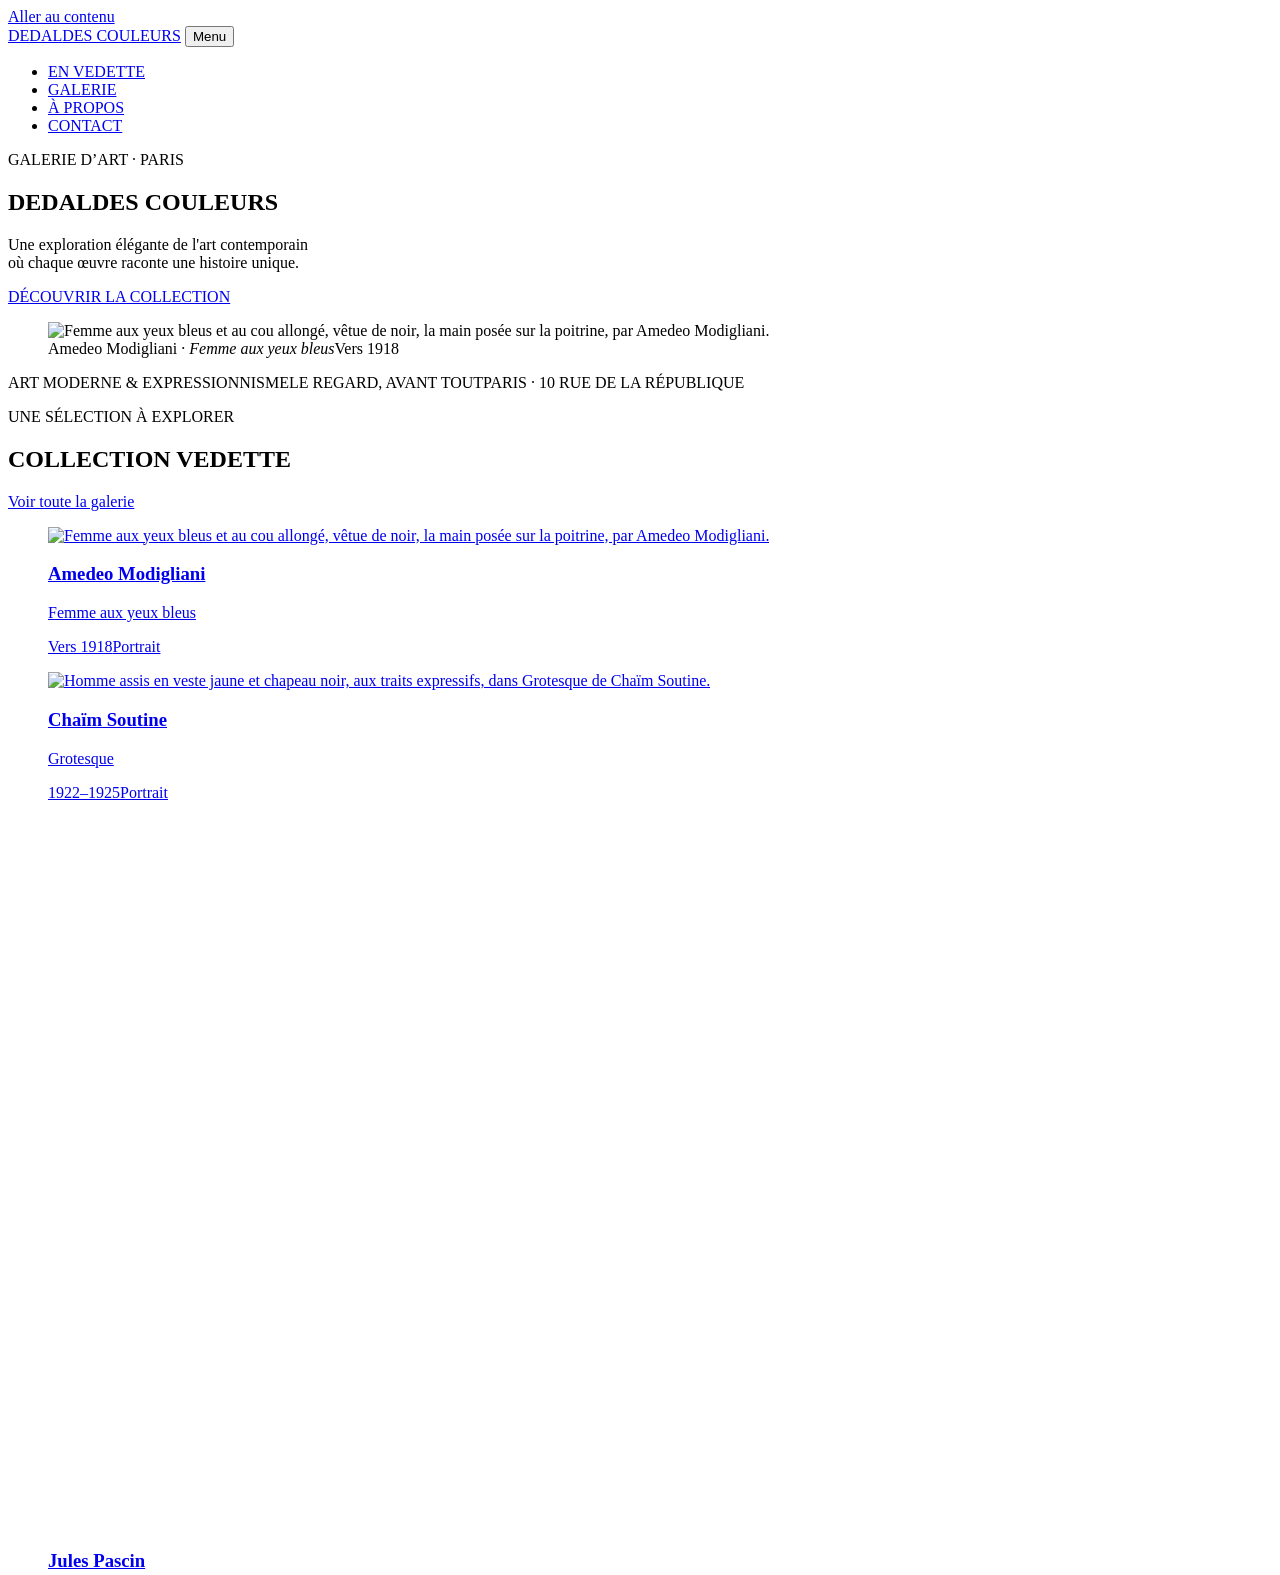
==== index.html @ cc13fc75 "add main website pages" ====
<!doctype html>
<html lang="fr">
<head>
  <meta charset="utf-8">
  <meta name="viewport" content="width=device-width, initial-scale=1">
  <meta http-equiv="Content-Security-Policy" content="connect-src 'none'; object-src 'none'; base-uri 'self'; form-action 'none'">
  <title>DEDAL DES COULEURS | Galerie d'art à Paris</title>
  <meta name="description" content="Découvrez DEDAL DES COULEURS, galerie d'art à Paris. Art moderne et expressionniste, sélection d’œuvres et passion de Paul Dechewsky.">
  <meta name="theme-color" content="#0b0c0e">
  <meta property="og:type" content="website">
  <meta property="og:locale" content="fr_FR">
  <meta property="og:site_name" content="DEDAL DES COULEURS">
  <meta property="og:title" content="DEDAL DES COULEURS | Galerie d'art à Paris">
  <meta property="og:description" content="Découvrez DEDAL DES COULEURS, galerie d'art à Paris. Art moderne et expressionniste, sélection d’œuvres et passion de Paul Dechewsky.">
  <meta property="og:url" content="https://dedal-des-couleurs.earthy-plume-6174.chatgpt.site/">
  <link rel="icon" type="image/svg+xml" href="data:image/svg+xml,%3Csvg%20xmlns='http://www.w3.org/2000/svg'%20viewBox='0%200%2032%2032'%3E%3Crect%20width='32'%20height='32'%20fill='%230b0c0e'/%3E%3Cpath%20d='M9%206h7c14%200%2014%2020%200%2020H9V6zm5%204v12h2c8%200%208-12%200-12z'%20fill='%23809fff'/%3E%3C/svg%3E">
  <link rel="stylesheet" href="css/style.css">
  <script src="js/script.js" defer></script>
</head>
<body>
  <a class="skip-link" href="#contenu">Aller au contenu</a>
  <header class="site-header">
    <a class="brand" href="index.html" aria-label="DEDAL DES COULEURS, accueil">DEDAL<span>DES COULEURS</span></a>
    <button class="menu-toggle" type="button" aria-expanded="false" aria-controls="navigation-principale"><span class="menu-icon" aria-hidden="true"></span>Menu</button>
    <nav id="navigation-principale" aria-label="Navigation principale"><ul class="nav-list"><li><a href="index.html" aria-current="page">EN VEDETTE</a></li><li><a href="galerie.html">GALERIE</a></li><li><a href="a-propos.html">À PROPOS</a></li><li><a href="contact.html">CONTACT</a></li></ul></nav>
  </header>
  <main id="contenu" tabindex="-1">
    <section class="hero container" aria-labelledby="hero-title">
      <div class="hero-copy"><p class="eyebrow">GALERIE D’ART · PARIS</p><h1 id="hero-title">DEDAL<span>DES COULEURS</span></h1><p class="hero-description">Une exploration élégante de l'art contemporain<br>où chaque œuvre raconte une histoire unique.</p><a class="button" href="galerie.html">DÉCOUVRIR LA COLLECTION</a></div>
      <figure class="hero-art"><picture><source type="image/avif" srcset="images/hero-gallery-320.avif 320w, images/hero-gallery-480.avif 480w, images/hero-gallery-640.avif 640w, images/hero-gallery-768.avif 768w, images/hero-gallery-960.avif 960w, images/hero-gallery-1047.avif 1047w" sizes="(max-width: 520px) min(15.705rem, calc(100vw - 5.125rem)), (max-width: 760px) 19.63125rem, clamp(14.39625rem, 24.86625vw, 24.86625rem)"><img src="images/hero-gallery.webp" alt="Femme aux yeux bleus et au cou allongé, vêtue de noir, la main posée sur la poitrine, par Amedeo Modigliani." width="1047" height="1600" fetchpriority="high" decoding="async" srcset="images/hero-gallery-320.webp 320w, images/hero-gallery-480.webp 480w, images/hero-gallery-640.webp 640w, images/hero-gallery-768.webp 768w, images/hero-gallery-960.webp 960w, images/hero-gallery.webp 1047w" sizes="(max-width: 520px) min(15.705rem, calc(100vw - 5.125rem)), (max-width: 760px) 19.63125rem, clamp(14.39625rem, 24.86625vw, 24.86625rem)"></picture><figcaption><span>Amedeo Modigliani · <i>Femme aux yeux bleus</i></span><span>Vers 1918</span></figcaption></figure>
    </section>
    <div class="container intro-strip"><span>ART MODERNE &amp; EXPRESSIONNISME</span><span>LE REGARD, AVANT TOUT</span><span>PARIS · 10 RUE DE LA RÉPUBLIQUE</span></div>
    <section class="container section" aria-labelledby="featured-title">
      <div class="section-heading"><div><p class="eyebrow">UNE SÉLECTION À EXPLORER</p><h2 id="featured-title" class="blue">COLLECTION VEDETTE</h2></div><a href="galerie.html">Voir toute la galerie</a></div>
      <div class="art-grid"><article class="art-card">
          <a class="art-link" href="galerie.html#oeuvre-1">
            <figure><div class="art-image"><picture><source type="image/avif" srcset="images/modigliani-femme-aux-yeux-bleus-320.avif 320w, images/modigliani-femme-aux-yeux-bleus-480.avif 480w, images/modigliani-femme-aux-yeux-bleus-589.avif 589w" sizes="(max-width: 520px) min(16.36111rem, calc(100vw - clamp(2.5rem, 9.6vw, 10rem) - 2.6rem)), (max-width: 1050px) min(17.01556rem, calc((100vw - clamp(2.5rem, 9.6vw, 10rem) - 2rem) / 2 - 2.6rem)), min(17.01556rem, calc((min(100vw, 100rem) - clamp(2.5rem, 9.6vw, 10rem) - 4rem) / 3 - 2.6rem))"><img src="images/modigliani-femme-aux-yeux-bleus.webp" alt="Femme aux yeux bleus et au cou allongé, vêtue de noir, la main posée sur la poitrine, par Amedeo Modigliani." width="589" height="900" loading="lazy" decoding="async" srcset="images/modigliani-femme-aux-yeux-bleus-320.webp 320w, images/modigliani-femme-aux-yeux-bleus-480.webp 480w, images/modigliani-femme-aux-yeux-bleus.webp 589w" sizes="(max-width: 520px) min(16.36111rem, calc(100vw - clamp(2.5rem, 9.6vw, 10rem) - 2.6rem)), (max-width: 1050px) min(17.01556rem, calc((100vw - clamp(2.5rem, 9.6vw, 10rem) - 2rem) / 2 - 2.6rem)), min(17.01556rem, calc((min(100vw, 100rem) - clamp(2.5rem, 9.6vw, 10rem) - 4rem) / 3 - 2.6rem))"></picture></div>
              <figcaption><h3>Amedeo Modigliani</h3><p class="art-title">Femme aux yeux bleus</p><div class="art-meta"><span>Vers 1918</span><span>Portrait</span></div></figcaption>
            </figure>
          </a>
        </article>
<article class="art-card">
          <a class="art-link" href="galerie.html#oeuvre-3">
            <figure><div class="art-image"><picture><source type="image/avif" srcset="images/soutine-grotesque-309.avif 309w" sizes="(max-width: 520px) min(12.875rem, calc(100vw - clamp(2.5rem, 9.6vw, 10rem) - 2.6rem)), (max-width: 1050px) min(13.39rem, calc((100vw - clamp(2.5rem, 9.6vw, 10rem) - 2rem) / 2 - 2.6rem)), min(13.39rem, calc((min(100vw, 100rem) - clamp(2.5rem, 9.6vw, 10rem) - 4rem) / 3 - 2.6rem))"><img src="images/soutine-grotesque.webp" alt="Homme assis en veste jaune et chapeau noir, aux traits expressifs, dans Grotesque de Chaïm Soutine." width="309" height="600" loading="lazy" decoding="async" srcset="images/soutine-grotesque.webp 309w" sizes="(max-width: 520px) min(12.875rem, calc(100vw - clamp(2.5rem, 9.6vw, 10rem) - 2.6rem)), (max-width: 1050px) min(13.39rem, calc((100vw - clamp(2.5rem, 9.6vw, 10rem) - 2rem) / 2 - 2.6rem)), min(13.39rem, calc((min(100vw, 100rem) - clamp(2.5rem, 9.6vw, 10rem) - 4rem) / 3 - 2.6rem))"></picture></div>
              <figcaption><h3>Chaïm Soutine</h3><p class="art-title">Grotesque</p><div class="art-meta"><span>1922–1925</span><span>Portrait</span></div></figcaption>
            </figure>
          </a>
        </article>
<article class="art-card">
          <a class="art-link" href="galerie.html#oeuvre-5">
            <figure><div class="art-image"><picture><source type="image/avif" srcset="images/pascin-havana-320.avif 320w, images/pascin-havana-480.avif 480w, images/pascin-havana-640.avif 640w, images/pascin-havana-900.avif 900w" sizes="(max-width: 520px) min(31.69014rem, calc(100vw - clamp(2.5rem, 9.6vw, 10rem) - 2.6rem)), (max-width: 1050px) min(32.95775rem, calc((100vw - clamp(2.5rem, 9.6vw, 10rem) - 2rem) / 2 - 2.6rem)), min(32.95775rem, calc((min(100vw, 100rem) - clamp(2.5rem, 9.6vw, 10rem) - 4rem) / 3 - 2.6rem))"><img src="images/pascin-havana.webp" alt="Scène de marché à La Havane avec un âne et des personnages, aquarelle de Jules Pascin." width="900" height="710" loading="lazy" decoding="async" srcset="images/pascin-havana-320.webp 320w, images/pascin-havana-480.webp 480w, images/pascin-havana-640.webp 640w, images/pascin-havana.webp 900w" sizes="(max-width: 520px) min(31.69014rem, calc(100vw - clamp(2.5rem, 9.6vw, 10rem) - 2.6rem)), (max-width: 1050px) min(32.95775rem, calc((100vw - clamp(2.5rem, 9.6vw, 10rem) - 2rem) / 2 - 2.6rem)), min(32.95775rem, calc((min(100vw, 100rem) - clamp(2.5rem, 9.6vw, 10rem) - 4rem) / 3 - 2.6rem))"></picture></div>
              <figcaption><h3>Jules Pascin</h3><p class="art-title">Havana</p><div class="art-meta"><span>Vers 1915–1920</span><span>Dessin & aquarelle</span></div></figcaption>
            </figure>
          </a>
        </article></div>
      <p class="collection-note">Sélection iconographique issue de collections publiques, présentée pour découvrir les artistes. Ces œuvres ne sont pas proposées à la vente par la galerie.</p>
    </section>
    <section class="container section editorial" aria-labelledby="home-story">
      <div><p class="eyebrow">LA GALERIE</p><h2 id="home-story">L’art, une histoire de regard.</h2></div>
      <div class="body-copy"><p>Depuis plus de 30 ans, <strong>Paul Dechewsky</strong> évolue dans le monde artistique. Avec DEDAL DES COULEURS, il partage sa passion pour les œuvres et pour celles et ceux qui leur donnent vie.</p><p>La galerie fait une place à l’art moderne et aux expressions singulières de Soutine, Modigliani, Kikoïne, Pascin, Chagall et Picasso.</p><a class="text-link" href="a-propos.html">Découvrir notre approche</a></div>
    </section>
    <section class="section invitation" aria-labelledby="home-visit"><div class="container invitation-inner"><div><p class="eyebrow">RENCONTRONS-NOUS</p><h2 id="home-visit">Prolongez la découverte.</h2><p>Une question sur une œuvre, un projet d’exposition ou l’envie de visiter la galerie ? Échangeons autour de l’art.</p></div><a class="button button-outline" href="contact.html">CONTACTER LA GALERIE</a></div></section>
  </main>
  <footer class="site-footer">
    <div class="container">
      <div class="footer-top">
        <a class="footer-brand" href="index.html">DEDAL<span>DES COULEURS</span></a>
        <address class="footer-contact">10 Rue de la République<br>75000 Paris<br><a href="mailto:dedal@gmail.com">dedal@gmail.com</a><br><a href="tel:+33163458556">01.63.45.85.56</a></address>
        <nav class="footer-nav" aria-label="Navigation de pied de page"><ul><li><a href="index.html">EN VEDETTE</a></li><li><a href="galerie.html">GALERIE</a></li><li><a href="a-propos.html">À PROPOS</a></li><li><a href="contact.html">CONTACT</a></li></ul></nav>
      </div>
      <div class="footer-bottom"><p>© 2026 DEDAL DES COULEURS · Projet universitaire</p><div class="footer-legal"><a href="contact.html#mentions-legales">Mentions légales</a><a href="contact.html#confidentialite">Confidentialité</a></div></div>
    </div>
  </footer>
</body>
</html>
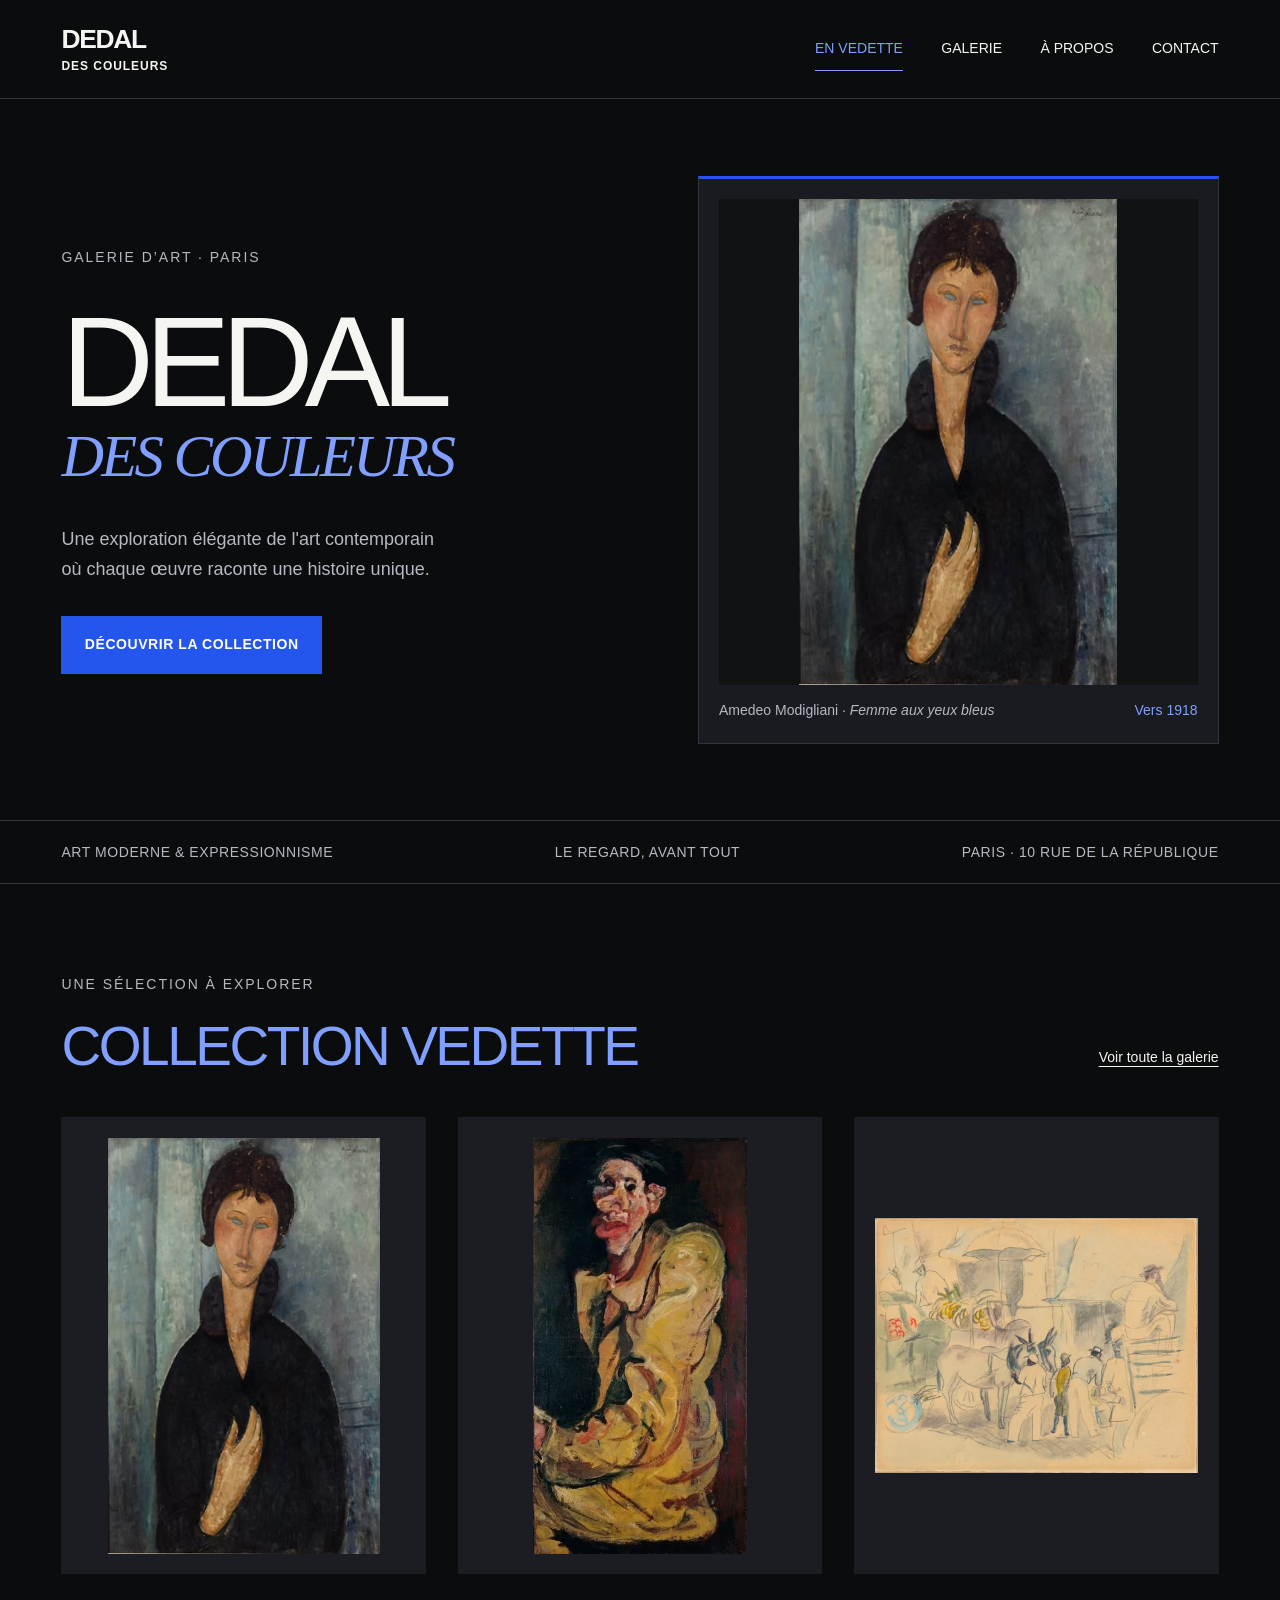
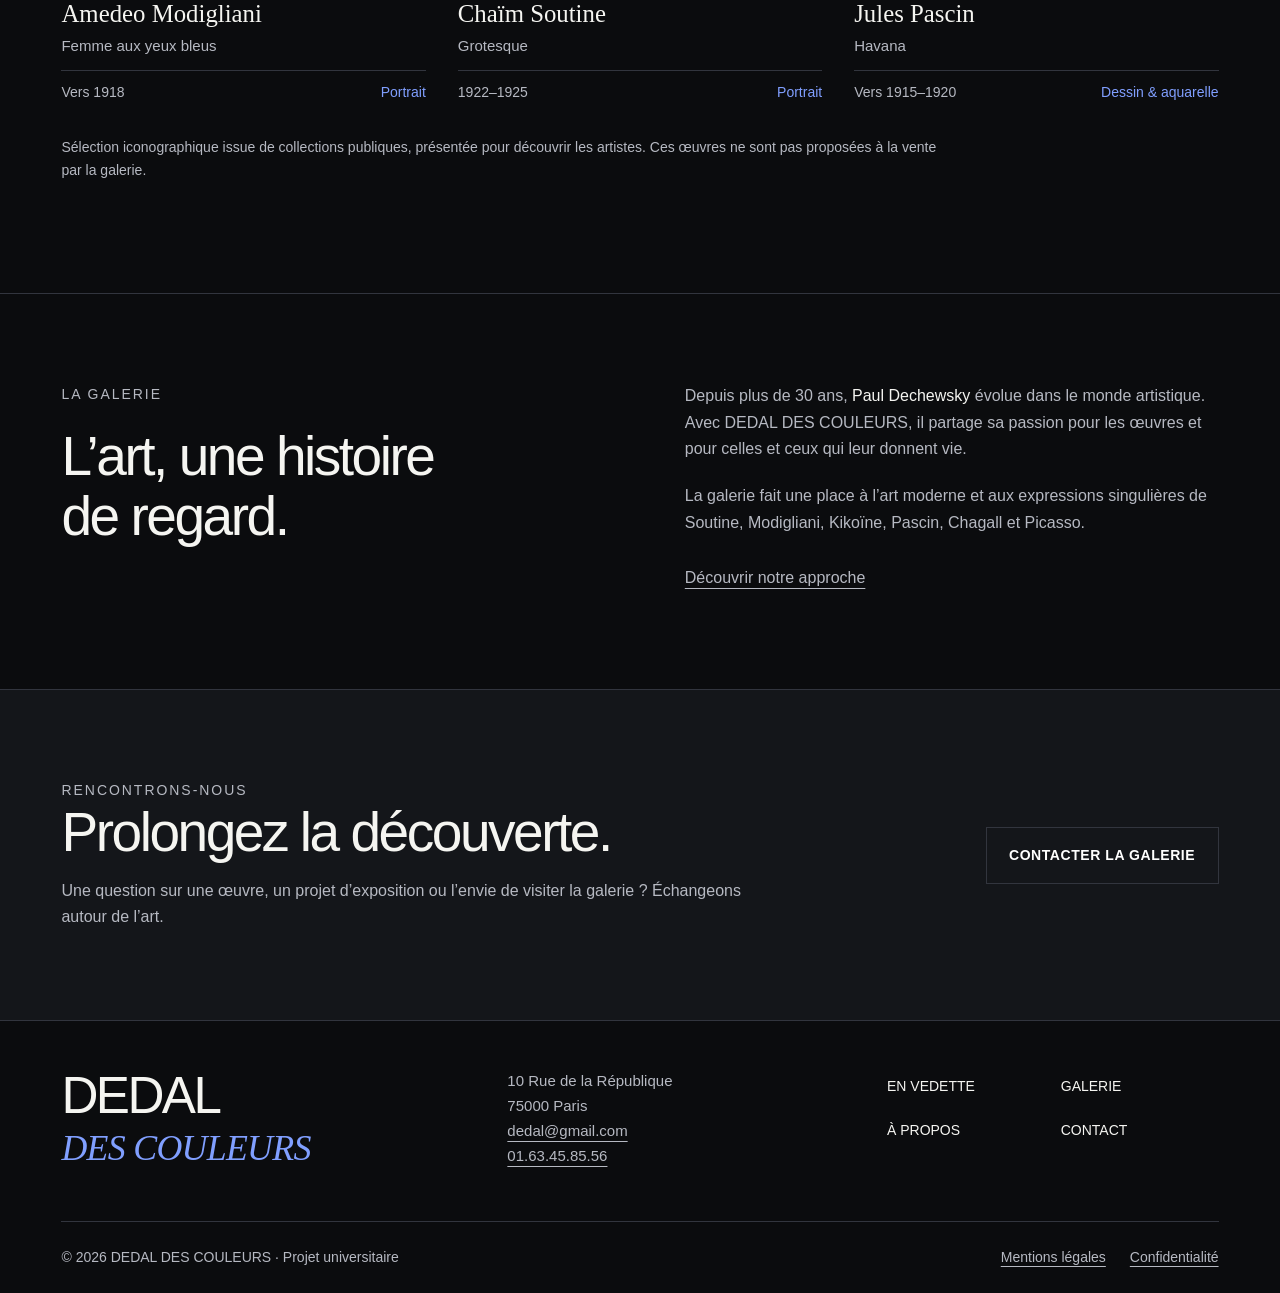
==== commit fddea1ff: "Update index.html" ====
--- a/index.html
+++ b/index.html
@@ -12,7 +12,7 @@
   <meta property="og:site_name" content="DEDAL DES COULEURS">
   <meta property="og:title" content="DEDAL DES COULEURS | Galerie d'art à Paris">
   <meta property="og:description" content="Découvrez DEDAL DES COULEURS, galerie d'art à Paris. Art moderne et expressionniste, sélection d’œuvres et passion de Paul Dechewsky.">
-  <meta property="og:url" content="https://dedal-des-couleurs.earthy-plume-6174.chatgpt.site/">
+  <meta property="og:url" content="https://cdibetris-cpu.github.io/dedal-des-coulers/">
   <link rel="icon" type="image/svg+xml" href="data:image/svg+xml,%3Csvg%20xmlns='http://www.w3.org/2000/svg'%20viewBox='0%200%2032%2032'%3E%3Crect%20width='32'%20height='32'%20fill='%230b0c0e'/%3E%3Cpath%20d='M9%206h7c14%200%2014%2020%200%2020H9V6zm5%204v12h2c8%200%208-12%200-12z'%20fill='%23809fff'/%3E%3C/svg%3E">
   <link rel="stylesheet" href="css/style.css">
   <script src="js/script.js" defer></script>
--- a/css/style.css
+++ b/css/style.css
@@ -0,0 +1,195 @@
+﻿/* Le bleu clair sert au texte ; le bleu soutenu aux boutons. */
+:root {
+  color-scheme: dark;
+  --bg: #0b0c0e;
+  --surface: #14161a;
+  --text: #f5f5f1;
+  --muted: #b6b9c2;
+  --blue: #809fff;
+  --button: #2456ed;
+  --line: #32353e;
+  --gutter: clamp(1.25rem, 4.8vw, 5rem);
+}
+* { box-sizing: border-box; }
+html { scroll-behavior: smooth; }
+body { margin: 0; background: var(--bg); color: var(--text); font: 1rem/1.65 Arial, Helvetica, sans-serif; }
+img { display: block; max-width: 100%; height: auto; }
+button, input { font: inherit; }
+button { cursor: pointer; }
+a { color: inherit; text-decoration-thickness: 1px; text-underline-offset: .3em; }
+a:hover { color: var(--blue); }
+:focus-visible { outline: 3px solid var(--blue); outline-offset: 5px; }
+[hidden] { display: none !important; }
+p { margin: 0 0 1.3rem; }
+h1, h2, h3 { margin-top: 0; }
+h2 { font-size: clamp(2rem, 4.3vw, 4.5rem); font-weight: 500; line-height: 1.08; letter-spacing: -.045em; }
+h3 { font-size: 1.25rem; font-weight: 500; line-height: 1.35; }
+.container { width: min(100%, 1600px); margin-inline: auto; padding-inline: var(--gutter); }
+.section { padding-block: clamp(3.5rem, 7vw, 7rem); }
+.section + .section { border-top: 1px solid var(--line); }
+.skip-link { position: absolute; z-index: 20; top: 1rem; left: 1rem; background: white; color: black; padding: .75rem 1rem; transform: translateY(-180%); }
+.skip-link:focus { transform: translateY(0); }
+.site-header { display: flex; align-items: center; justify-content: space-between; gap: 2rem; padding: 1.6rem var(--gutter); border-bottom: 1px solid var(--line); }
+.brand { font-weight: 700; font-size: 1.65rem; line-height: 1.05; letter-spacing: -.05em; text-decoration: none; flex-shrink: 0; }
+.brand span { display: block; font-size: .75rem; letter-spacing: .08em; margin-top: .4rem; }
+.nav-list { display: flex; list-style: none; gap: clamp(1rem, 3vw, 3rem); padding: 0; margin: 0; }
+.nav-list a { display: inline-block; font-size: .875rem; text-decoration: none; padding-block: .6rem; border-bottom: 1px solid transparent; }
+.nav-list a:hover, .nav-list a[aria-current] { color: var(--blue); border-color: var(--blue); }
+.menu-toggle { display: none; align-items: center; gap: .75rem; padding: .65rem .85rem; min-height: 44px; background: transparent; color: var(--text); border: 1px solid var(--line); }
+.menu-icon { width: 18px; height: 12px; border-top: 1px solid currentColor; border-bottom: 1px solid currentColor; position: relative; }
+.menu-icon::after { content: ''; position: absolute; width: 100%; height: 1px; top: 5px; left: 0; background: currentColor; }
+.eyebrow { font-size: .875rem; letter-spacing: .14em; color: var(--muted); text-transform: uppercase; }
+.blue { color: var(--blue); }
+.hero { padding-block: clamp(3rem, 6vw, 6rem); display: grid; grid-template-columns: 1.1fr 1fr; gap: clamp(2rem, 5vw, 5rem); align-items: center; }
+.hero h1 { font-size: clamp(5rem, 10vw, 10rem); letter-spacing: -.07em; line-height: .95; margin: 2rem 0; font-weight: 500; }
+.hero h1 span { display: block; color: var(--blue); font: italic clamp(2.4rem, 4.6vw, 4.7rem)/1.2 Georgia, 'Times New Roman', serif; letter-spacing: -.045em; }
+.hero-description { color: var(--muted); max-width: 34rem; font-size: 1.125rem; margin-block: 2rem; }
+.button { display: inline-flex; align-items: center; justify-content: center; background: var(--button); color: white; padding: 1rem 1.4rem; border: 1px solid var(--button); font-size: .875rem; font-weight: 700; letter-spacing: .04em; text-decoration: none; min-height: 48px; text-align: center; transition: background .2s, border-color .2s; }
+.button:hover { background: #1944c4; border-color: #1944c4; color: white; }
+.button:disabled { cursor: default; background: #454954; border-color: #454954; }
+.button-outline { background: transparent; border-color: var(--line); }
+.button-outline:hover { background: var(--surface); border-color: var(--blue); }
+.hero-art { margin: 0; position: relative; padding: 1.25rem; background: #191b20; border: 1px solid var(--line); border-top: 3px solid var(--button); }
+.hero-art img { width: 100%; height: clamp(22rem, 38vw, 38rem); object-fit: contain; background: #111214; }
+.hero-art figcaption { display: flex; justify-content: space-between; gap: 1rem; font-size: .875rem; color: var(--muted); padding-top: .9rem; }
+.hero-art figcaption span:last-child { color: var(--blue); }
+.intro-strip { border-block: 1px solid var(--line); padding-block: 1.2rem; display: flex; gap: 1rem 2rem; justify-content: space-between; flex-wrap: wrap; color: var(--muted); font-size: .875rem; letter-spacing: .04em; }
+.section-heading { display: flex; justify-content: space-between; align-items: flex-end; gap: 1.5rem; margin-bottom: 2.5rem; }
+.section-heading h2 { margin-bottom: 0; }
+.section-heading a { white-space: nowrap; font-size: .875rem; padding-block: .5rem; }
+.art-grid { display: grid; grid-template-columns: repeat(3, minmax(0, 1fr)); gap: 3.5rem 2rem; }
+.art-card { min-width: 0; }
+.art-link { display: block; text-decoration: none; }
+.art-card figure { margin: 0; }
+.art-image { overflow: hidden; background: #1b1d22; padding: 1.3rem; }
+.art-image img { width: 100%; height: 26rem; object-fit: contain; transition: transform .55s ease; }
+.art-link:hover img, .art-link:focus-visible img { transform: scale(1.025); }
+.art-card figcaption { padding-top: 1.25rem; }
+.art-card h2, .art-card h3 { margin: .3rem 0; font: 1.55rem/1.2 Georgia, 'Times New Roman', serif; letter-spacing: 0; }
+.museum-credit { font-size: .875rem; color: var(--muted); margin: .6rem 0 0; }
+.art-title { font-size: .9375rem; color: var(--muted); margin-bottom: .5rem; }
+.art-meta { display: flex; gap: 1rem; justify-content: space-between; border-top: 1px solid var(--line); padding-top: .6rem; margin-top: .75rem; color: var(--muted); font-size: .875rem; }
+.art-meta span:last-child { color: var(--blue); }
+.collection-note { color: var(--muted); font-size: .875rem; max-width: 56rem; margin-top: 2rem; }
+.editorial { display: grid; grid-template-columns: 1fr 1fr; gap: clamp(2rem, 7vw, 7rem); align-items: start; }
+.editorial > * { min-width: 0; }
+.editorial h2 { max-width: 13ch; }
+.body-copy { max-width: 40rem; color: var(--muted); }
+.body-copy strong { color: var(--text); font-weight: 400; }
+.text-link { display: inline-block; padding-block: .5rem; }
+.invitation { background: var(--surface); }
+.invitation-inner { display: flex; align-items: center; justify-content: space-between; gap: 2rem; }
+.invitation h2 { margin-bottom: 1rem; }
+.invitation p { color: var(--muted); max-width: 45rem; margin-bottom: 0; }
+.invitation .button { flex-shrink: 0; }
+.page-heading { padding-block: clamp(3.5rem, 6vw, 6rem) 3rem; }
+.page-heading h1 { font-size: clamp(2.4rem, 7.2vw, 7rem); font-weight: 500; letter-spacing: -.05em; line-height: 1.06; color: var(--blue); margin: 1.5rem 0; }
+.page-heading .lead { color: var(--muted); font-size: 1.125rem; max-width: 47rem; }
+.gallery-section { padding-top: 0; }
+.filter-bar { display: flex; justify-content: space-between; align-items: center; gap: 1rem; flex-wrap: wrap; border-block: 1px solid var(--line); padding-block: 1.1rem; margin-bottom: 2.5rem; }
+.filter-buttons { display: flex; gap: .5rem; flex-wrap: wrap; }
+.filter-buttons button { background: transparent; color: var(--muted); border: 1px solid var(--line); padding: .6rem 1rem; min-height: 44px; font-size: .875rem; }
+.filter-buttons button[aria-pressed="true"], .filter-buttons button:hover { background: var(--button); color: white; border-color: var(--button); }
+.filter-count { color: var(--muted); font-size: .875rem; margin: 0; }
+.artists-list { display: flex; gap: .6rem 1.4rem; flex-wrap: wrap; list-style: none; padding: 0; margin: 1.5rem 0 0; font: 1.3rem/1.6 Georgia, serif; }
+.about-figure { margin: 0; background: #191b20; padding: 1.5rem; }
+.about-figure img { width: 100%; height: 36rem; object-fit: contain; }
+.about-figure figcaption { font-size: .875rem; color: var(--muted); margin-top: 1rem; }
+.large-statement { font: clamp(1.8rem, 3.4vw, 3.5rem)/1.3 Georgia, serif; max-width: 25ch; }
+.values-grid { display: grid; grid-template-columns: repeat(3, minmax(0, 1fr)); gap: 2.5rem; margin-top: 3rem; }
+.value { border-top: 1px solid var(--line); padding-top: 1.5rem; }
+.value-number { display: block; color: var(--blue); font-size: .875rem; margin-bottom: 1.25rem; }
+.value h3 { font: 1.7rem/1.2 Georgia, serif; }
+.value p { color: var(--muted); }
+.contact-layout { display: grid; grid-template-columns: 1fr 1fr; gap: clamp(2rem, 8vw, 8rem); align-items: start; }
+.contact-layout > * { min-width: 0; }
+.contact-details { display: grid; grid-template-columns: 1fr 1fr; gap: 2rem; margin-bottom: 2.5rem; }
+.contact-details h2, .hours h2 { font: 1.5rem/1.2 Georgia, serif; letter-spacing: 0; margin-bottom: 1rem; }
+address { font-style: normal; color: var(--muted); }
+.contact-details p { color: var(--muted); }
+.contact-details a, .footer-contact a { overflow-wrap: anywhere; }
+.hours { border-top: 1px solid var(--line); padding-top: 2rem; }
+.hours dl { margin: 0; max-width: 28rem; }
+.hours dl div { display: flex; justify-content: space-between; gap: 1rem; padding: .75rem 0; border-bottom: 1px solid var(--line); }
+.hours dd { margin: 0; color: var(--muted); }
+.social-label { color: var(--blue); display: block; margin-top: 2rem; }
+.registration { background: var(--surface); padding: clamp(1.4rem, 3vw, 3rem); scroll-margin-top: 2rem; }
+.registration h2 { font-size: clamp(1.8rem, 3vw, 2.9rem); }
+.registration > p { color: var(--muted); }
+.form-row { display: grid; grid-template-columns: 1fr 1fr; gap: 1.1rem; }
+.field { margin-bottom: 1.25rem; min-width: 0; }
+.field label { display: block; margin-bottom: .45rem; font-size: .9375rem; }
+.field input { width: 100%; min-height: 48px; border: 1px solid #666c7a; background: var(--bg); color: var(--text); border-radius: 0; padding: .8rem .85rem; }
+.field input[aria-invalid="true"] { border-color: #ffaaaa; }
+.field-error { color: #ffb7b7; margin: .4rem 0 0; font-size: .875rem; }
+.form-hint { font-size: .875rem; color: var(--muted); }
+.form-status { margin: 1.2rem 0 0; padding: 0; font-size: .9375rem; }
+.form-status:empty { margin: 0; }
+.form-status:not(:empty) { padding: 1rem; border-left: 3px solid var(--blue); background: var(--bg); }
+.legal-section { max-width: 65rem; }
+.legal-section h2 { font-size: 2rem; }
+.legal-section h3 { margin-top: 2rem; }
+.legal-section p { color: var(--muted); }
+.legal-section details { border-block: 1px solid var(--line); padding-block: 1.2rem; }
+.legal-section details + details { border-top: 0; }
+.legal-section summary { cursor: pointer; font-size: 1.1rem; min-height: 44px; padding-block: .6rem; }
+.legal-section details > div { padding-top: 1.5rem; }
+details, [id] { scroll-margin-top: 2rem; }
+.site-footer { border-top: 1px solid var(--line); padding-block: 3rem 1.5rem; }
+.footer-top { display: grid; grid-template-columns: 1.2fr 1fr 1fr; gap: 3rem; margin-bottom: 3rem; }
+.footer-brand { font-size: clamp(2rem, 4vw, 4rem); font-weight: 500; letter-spacing: -.05em; line-height: 1.05; text-decoration: none; display: inline-block; }
+.footer-brand span { display: block; color: var(--blue); font: italic .7em/1.4 Georgia, serif; letter-spacing: -.02em; }
+.footer-contact { font-size: .9375rem; color: var(--muted); }
+.footer-nav ul { list-style: none; margin: 0; padding: 0; display: grid; grid-template-columns: 1fr 1fr; gap: .6rem 1rem; }
+.footer-nav a { display: inline-block; padding-block: .35rem; font-size: .875rem; text-decoration: none; }
+.footer-bottom { border-top: 1px solid var(--line); padding-top: 1.5rem; display: flex; flex-wrap: wrap; justify-content: space-between; gap: .8rem 2rem; font-size: .875rem; color: var(--muted); }
+.footer-bottom p { margin: 0; }
+.footer-legal { display: flex; flex-wrap: wrap; gap: 1rem 1.5rem; }
+/* Une animation CSS discrète, limitée à l'ouverture de la page. */
+.hero-copy { animation: reveal .7s ease-out both; }
+@keyframes reveal { from { opacity: 0; transform: translateY(12px); } to { opacity: 1; transform: translateY(0); } }
+@media (min-width: 1600px) { .site-header { padding-inline: max(var(--gutter), calc((100vw - 1440px) / 2)); } }
+@media (max-width: 1050px) {
+  .art-grid { grid-template-columns: repeat(2, minmax(0, 1fr)); }
+  .hero { gap: 2rem; }
+  .hero h1 span { font-size: clamp(2rem, 4.5vw, 4.7rem); }
+  .contact-layout { gap: 2rem; }
+  .contact-details { grid-template-columns: 1fr; gap: 1rem; }
+  .footer-top { gap: 2rem; }
+}
+@media (max-width: 760px) {
+  .site-header { flex-wrap: wrap; gap: 1rem; }
+  .site-header nav { width: 100%; }
+  .nav-list { flex-wrap: wrap; gap: .5rem 1.8rem; }
+  .js .menu-toggle { display: inline-flex; }
+  .js .site-header nav { display: none; }
+  .js .site-header nav.is-open { display: block; }
+  .js .nav-list { display: block; border-top: 1px solid var(--line); padding-top: .8rem; }
+  .js .nav-list a { display: block; padding: .85rem .4rem; }
+  .hero, .editorial, .contact-layout { grid-template-columns: 1fr; }
+  .hero h1 { font-size: clamp(5rem, 19vw, 9rem); }
+  .hero h1 span { font-size: clamp(2.3rem, 8.5vw, 4.7rem); }
+  .hero-art img { height: 30rem; }
+  .section-heading { align-items: start; flex-direction: column; }
+  .invitation-inner { flex-direction: column; align-items: start; }
+  .values-grid { grid-template-columns: 1fr; gap: 1rem; }
+  .contact-details { grid-template-columns: 1fr 1fr; }
+  .footer-top { grid-template-columns: 1fr 1fr; }
+  .footer-top > :first-child { grid-column: 1 / -1; }
+  .about-figure img { height: 30rem; }
+}
+@media (max-width: 520px) {
+  .art-grid { grid-template-columns: minmax(0, 1fr); }
+  .art-image img { height: 25rem; }
+  .hero-art img { height: 24rem; }
+  .hero-description br { display: none; }
+  .hero-art figcaption { flex-direction: column; gap: .2rem; }
+  .page-heading h1 { font-size: clamp(2.1rem, 9vw, 3.5rem); }
+  .contact-details, .form-row, .footer-top { grid-template-columns: 1fr; }
+  .hours dl div { flex-wrap: wrap; }
+  .about-figure img { height: 25rem; }
+}
+@media (prefers-reduced-motion: reduce) {
+  html { scroll-behavior: auto; }
+  *, *::before, *::after { animation: none !important; transition: none !important; }
+}
